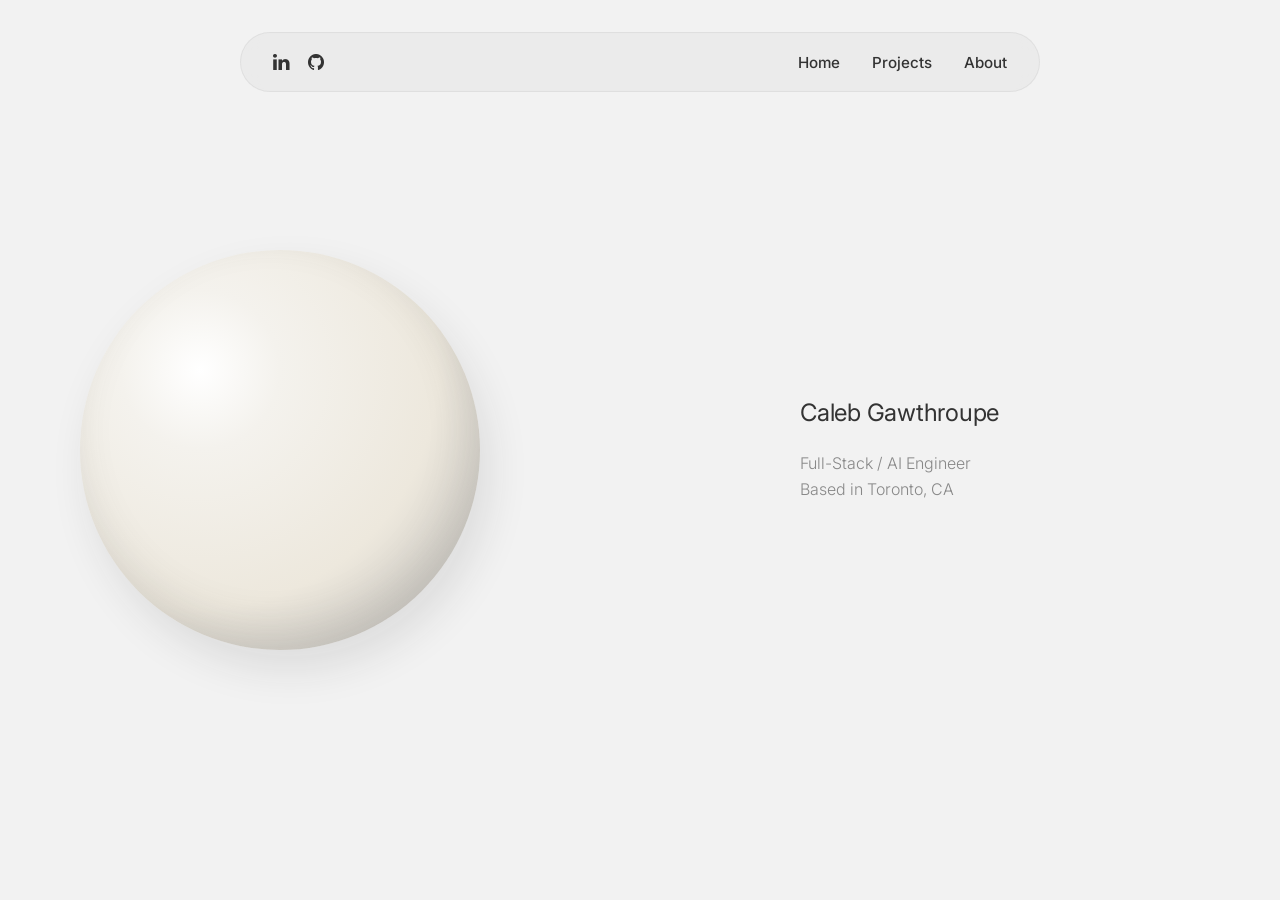
==== index.html @ e4ecd9ac "Added Initial Website" ====
<!DOCTYPE html>
<html lang="en">

<head>
    <meta charset="UTF-8">
    <meta name="viewport" content="width=device-width, initial-scale=1.0">
    <title>Caleb Gawthroupe | Portfolio</title>
    <meta name="description" content="Personal portfolio of Caleb Gawthroupe">
    <link rel="preconnect" href="https://fonts.googleapis.com">
    <link rel="preconnect" href="https://fonts.gstatic.com" crossorigin>
    <link
        href="https://fonts.googleapis.com/css2?family=Outfit:wght@300;400;600;700&family=Inter:wght@300;400;500&display=swap"
        rel="stylesheet">
    <link rel="stylesheet" href="https://cdnjs.cloudflare.com/ajax/libs/font-awesome/4.6.3/css/font-awesome.css" />
    <link rel="stylesheet" href="styles.css">
</head>

<body>
    <nav class="navbar">
        <div class="logo">
            <ul class="social-icons">
                <li><a href="https://www.linkedin.com/in/caleb-gawthroupe-34589728a/" target="_blank"
                        rel="noopener noreferrer" class="social-icon"> <i class="fa fa-linkedin"></i></a></li>
                <li><a href="https://github.com/Caleb-Gawthroupe" target="_blank" rel="noopener noreferrer"
                        class="social-icon"> <i class="fa fa-github"></i></a></li>
            </ul>
        </div>
        <div class="nav-links">
            <a href="index.html">Home</a>
            <a href="projects.html">Projects</a>
            <a href="about.html">About</a>
        </div>
    </nav>

    <main class="split-layout">
        <div class="left-column">
            <!-- Space reserved for 3D graphic/visuals -->
            <div class="visual-placeholder"></div>
        </div>

        <div class="right-column">
            <div class="content-block">
                <h1 class="name">Caleb Gawthroupe</h1>
                <p class="subtitle">Full-Stack / AI Engineer</p>
                <p class="subtitle">Based in Toronto, CA</p>
            </div>
        </div>
    </main>

    <script src="script.js"></script>
</body>

</html>
---- styles.css ----
:root {
    --bg-color: #f2f2f2;
    /* Light gray background */
    --text-primary: #333333;
    --text-secondary: #888888;
    --nav-bg: rgba(230, 230, 230, 0.6);
    --nav-border: rgba(0, 0, 0, 0.05);
}

* {
    margin: 0;
    padding: 0;
    box-sizing: border-box;
}

body {
    font-family: 'Inter', sans-serif;
    background-color: var(--bg-color);
    color: var(--text-primary);
    min-height: 100vh;
    display: flex;
    flex-direction: column;
    overflow-x: hidden;
}

/* Navigation */
.navbar {
    position: fixed;
    top: 2rem;
    left: 50%;
    transform: translateX(-50%);
    width: 90%;
    max-width: 800px;
    height: 60px;
    background: var(--nav-bg);
    backdrop-filter: blur(10px);
    -webkit-backdrop-filter: blur(10px);
    border: 1px solid var(--nav-border);
    border-radius: 40px;
    display: flex;
    justify-content: space-between;
    align-items: center;
    padding: 0 2rem;
    z-index: 100;
}

.logo {
    display: flex;
    align-items: center;
}

ul.social-icons {
    list-style: none;
    padding: 0;
    margin: 0;
    display: flex;
    gap: 1.2rem;
}

.social-icons li {
    display: inline-block;
}

.social-icon {
    color: var(--text-primary);
    font-size: 1.2rem;
    text-decoration: none;
    transition: color 0.3s;
}

.fa-linkedin:hover {
    color: #0073a4;
}

.fa-github:hover {
    color: #333;
}

.nav-links {
    display: flex;
    gap: 2rem;
}

.nav-links a {
    text-decoration: none;
    color: var(--text-primary);
    font-size: 0.95rem;
    font-weight: 500;
    transition: opacity 0.2s;
}

.nav-links a:hover {
    opacity: 0.6;
}

/* Main Split Layout */
.split-layout {
    display: flex;
    min-height: 100vh;
    width: 100%;
    margin: 0 auto;
    max-width: 1400px;
    /* Constrain the overall width so they don't stretch too far apart */
}

.left-column {
    flex: 1;
    display: flex;
    justify-content: flex-end;
    /* Push the graphic towards the center */
    align-items: center;
    position: relative;
    padding: 2rem 10rem 2rem 2rem;
    /* Add padding on the right to separate from text slightly */
}

.right-column {
    flex: 1;
    display: flex;
    flex-direction: column;
    justify-content: center;
    align-items: flex-start;
    /* Keep text aligned to its left edge */
    padding: 4rem 2rem 4rem 10rem;
    /* Increased left padding to push text away from the center line */
}

/* Interactive 3D Sphere */
.visual-placeholder {
    width: 400px;
    height: 400px;
    border-radius: 50%;

    /* Default light position */
    --mouse-x: 30%;
    --mouse-y: 30%;

    background: radial-gradient(circle at var(--mouse-x) var(--mouse-y),
            #ffffff 0%,
            #f4f2ed 20%,
            #ede8dd 60%,
            #bdbbb8 100%);
    box-shadow:
        10px 20px 40px rgba(41, 41, 41, 0.1),
        inset -10px -20px 40px rgba(74, 74, 74, 0.15);
    transition: background 0.1s ease-out;
}

/* Typography */
.content-block {
    max-width: 400px;
    animation: fadeIn 1s ease-out forwards;
}

.name {
    font-family: 'Space Grotesk', 'Inter', sans-serif;
    font-size: 1.5rem;
    font-weight: 400;
    color: var(--text-primary);
    margin-bottom: 1.5rem;
    letter-spacing: -0.01em;
}

.subtitle {
    font-size: 1rem;
    color: var(--text-secondary);
    font-weight: 300;
    line-height: 1.6;
}

/* Animations */
@keyframes fadeIn {
    from {
        opacity: 0;
        transform: translateY(10px);
    }

    to {
        opacity: 1;
        transform: translateY(0);
    }
}

/* Responsive constraints */
@media (max-width: 900px) {
    .split-layout {
        flex-direction: column;
    }

    .left-column,
    .right-column {
        min-height: 50vh;
        align-items: center;
        text-align: center;
    }
}
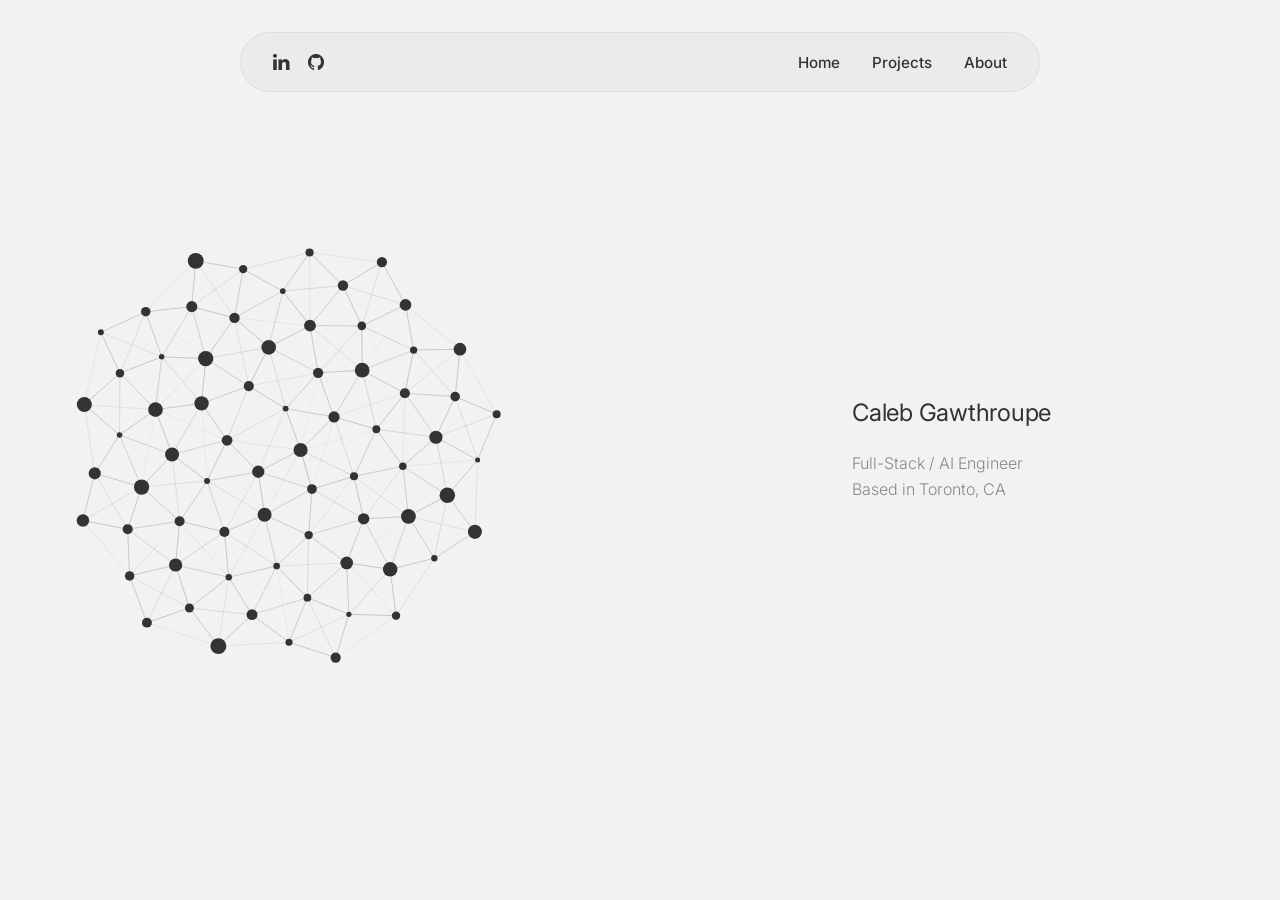
==== commit 753a4edc: "Added node feature to home, moved resume button" ====
--- a/index.html
+++ b/index.html
@@ -34,8 +34,7 @@
 
     <main class="split-layout">
         <div class="left-column">
-            <!-- Space reserved for 3D graphic/visuals -->
-            <div class="visual-placeholder"></div>
+            <canvas id="node-network" width="400" height="400"></canvas>
         </div>
 
         <div class="right-column">
--- a/styles.css
+++ b/styles.css
@@ -125,25 +125,11 @@
     /* Increased left padding to push text away from the center line */
 }
 
-/* Interactive 3D Sphere */
-.visual-placeholder {
-    width: 400px;
-    height: 400px;
-    border-radius: 50%;
-
-    /* Default light position */
-    --mouse-x: 30%;
-    --mouse-y: 30%;
-
-    background: radial-gradient(circle at var(--mouse-x) var(--mouse-y),
-            #ffffff 0%,
-            #f4f2ed 20%,
-            #ede8dd 60%,
-            #bdbbb8 100%);
-    box-shadow:
-        10px 20px 40px rgba(41, 41, 41, 0.1),
-        inset -10px -20px 40px rgba(74, 74, 74, 0.15);
-    transition: background 0.1s ease-out;
+/* Interactive Node Network */
+#node-network {
+    width: 500px;
+    height: 500px;
+    display: block;
 }
 
 /* Typography */
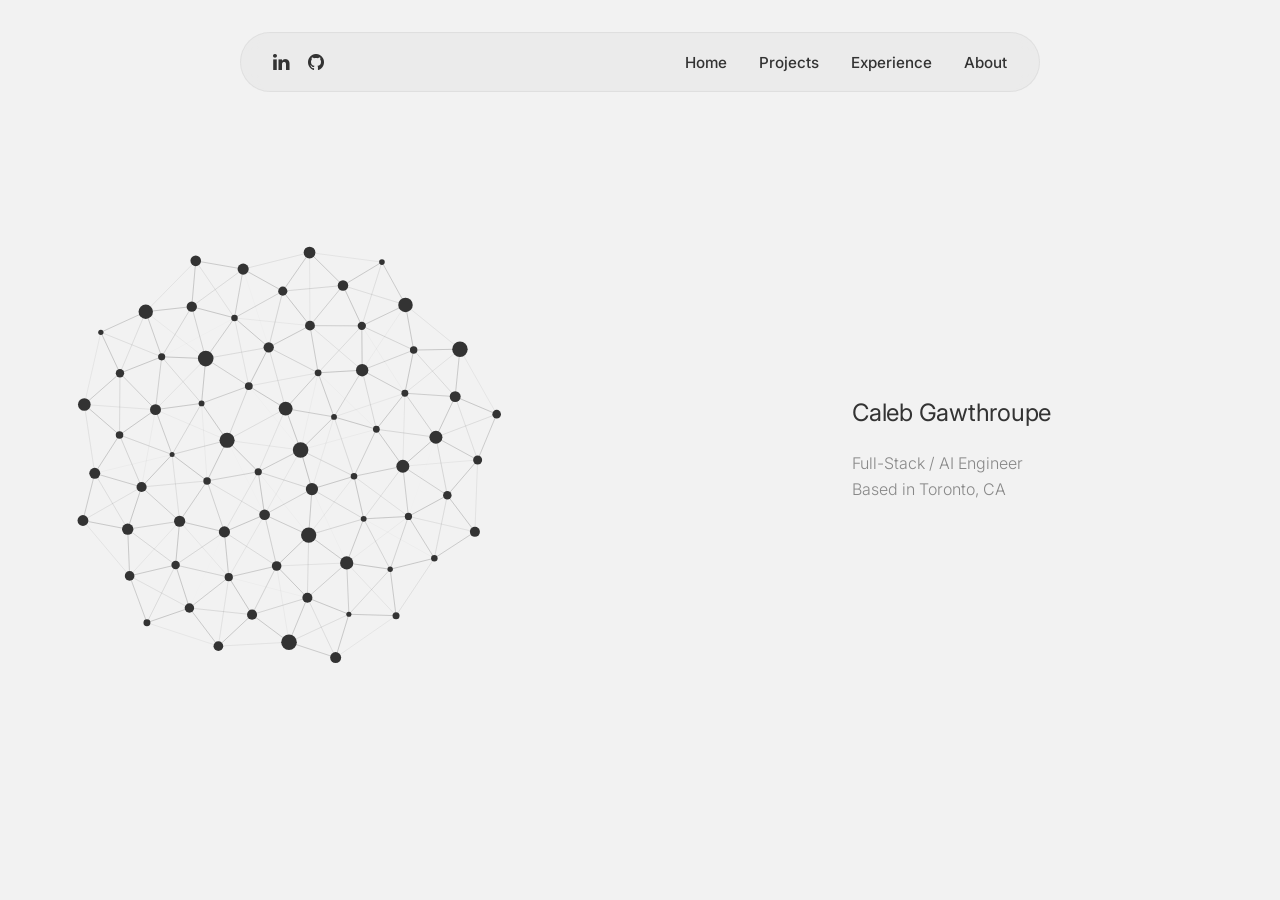
==== commit bcc12d60: "Added experience section" ====
--- a/index.html
+++ b/index.html
@@ -28,6 +28,7 @@
         <div class="nav-links">
             <a href="index.html">Home</a>
             <a href="projects.html">Projects</a>
+            <a href="experience.html">Experience</a>
             <a href="about.html">About</a>
         </div>
     </nav>
